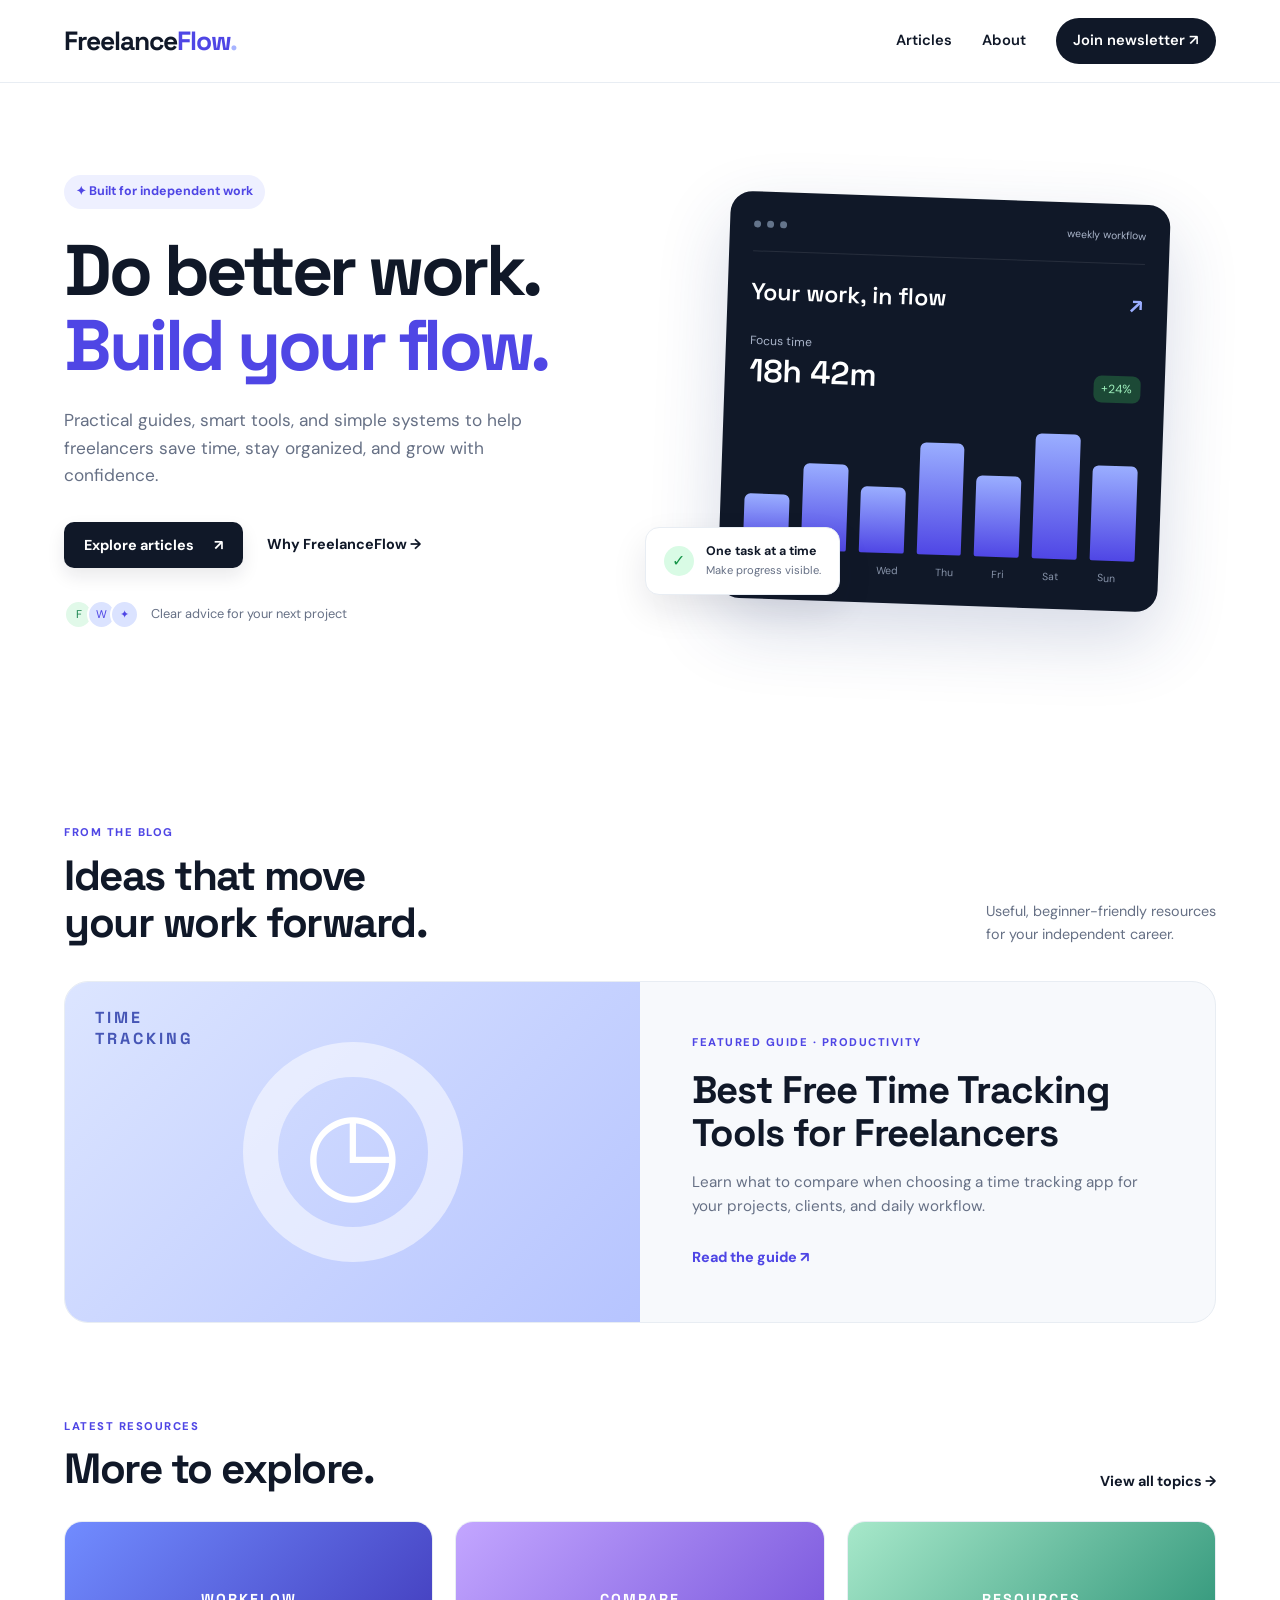
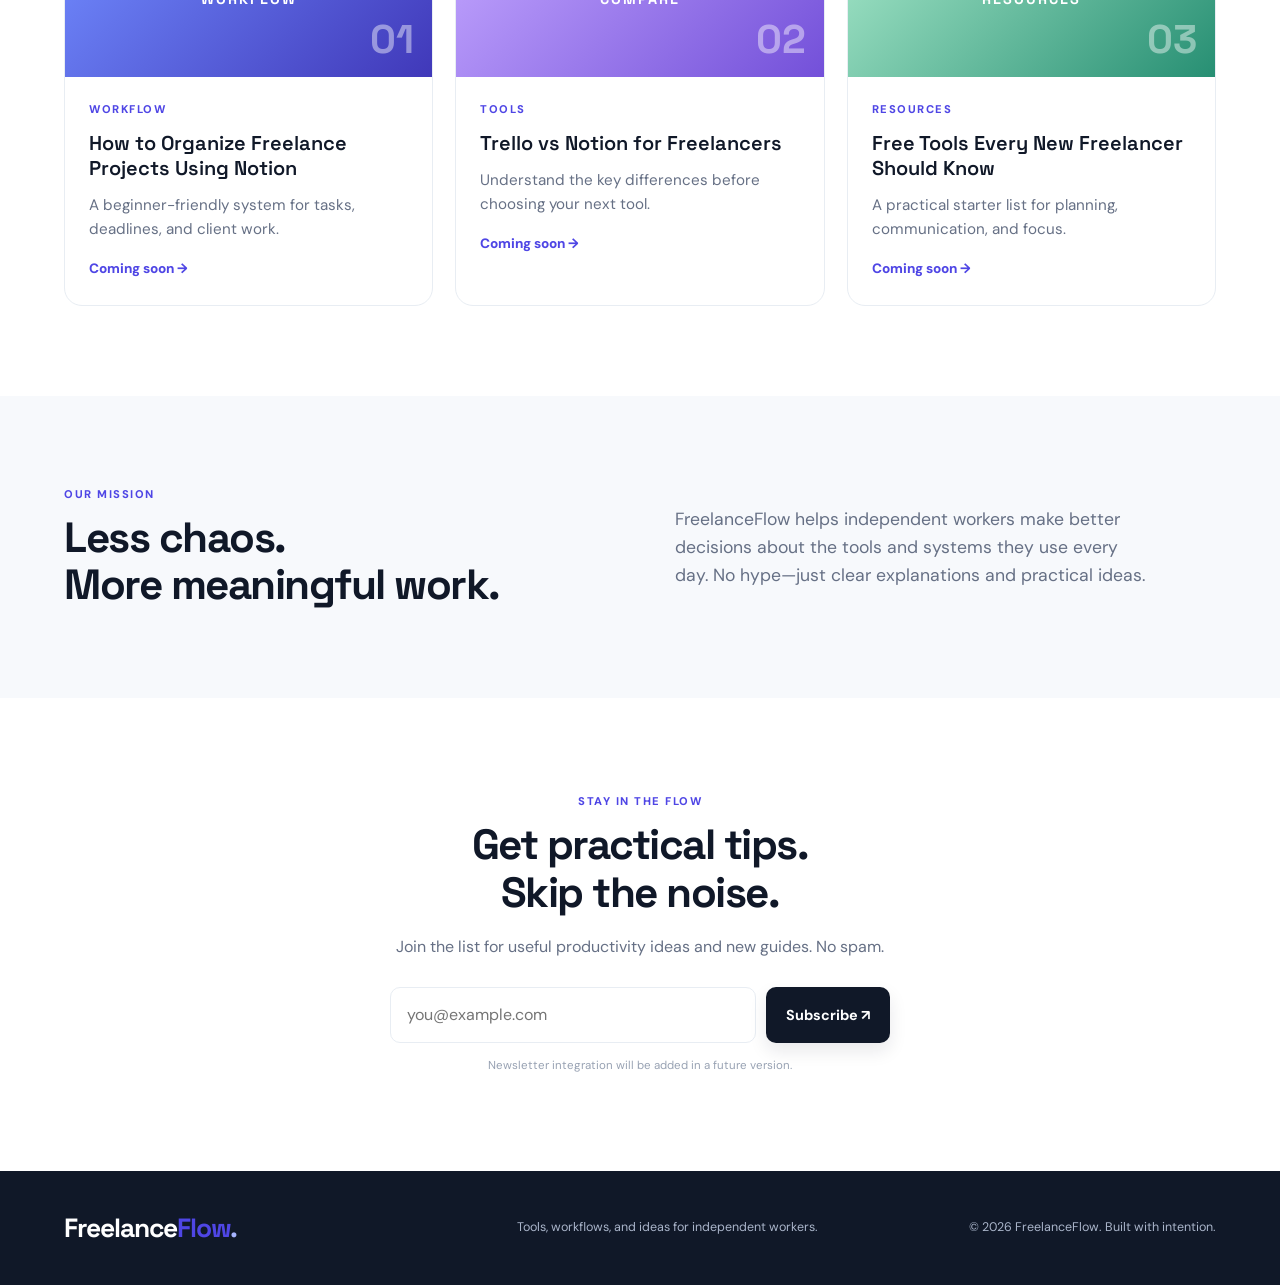
==== index.html @ b9b372b9 "Add files via upload" ====
<!DOCTYPE html>
<html lang="en">
<head>
<meta charset="UTF-8"><meta name="viewport" content="width=device-width, initial-scale=1.0">
<meta name="description" content="FreelanceFlow — practical tools, workflows, and productivity guides for modern freelancers.">
<title>FreelanceFlow | Work smarter, freelance better</title><link rel="stylesheet" href="style.css">
</head>
<body>
<header class="header"><div class="container nav"><a class="logo" href="index.html">Freelance<span>Flow</span><b>.</b></a><nav><a href="#articles">Articles</a><a href="#about">About</a><a class="nav-cta" href="#newsletter">Join newsletter ↗</a></nav></div></header>
<main>
<section class="hero container"><div class="hero-copy"><div class="pill">✦ Built for independent work</div><h1>Do better work.<br><span>Build your flow.</span></h1><p>Practical guides, smart tools, and simple systems to help freelancers save time, stay organized, and grow with confidence.</p><div class="actions"><a class="btn primary" href="#articles">Explore articles <span>↗</span></a><a class="text-link" href="#about">Why FreelanceFlow <span>→</span></a></div><div class="trust"><span class="avatars"><i>F</i><i>W</i><i>✦</i></span><span>Clear advice for your next project</span></div></div><div class="hero-visual"><div class="glow"></div><div class="dashboard"><div class="dash-top"><span class="dot"></span><span class="dot"></span><span class="dot"></span><small>weekly workflow</small></div><div class="dash-title">Your work, in flow <span>↗</span></div><div class="metric"><div><small>Focus time</small><strong>18h 42m</strong></div><div class="trend">+24%</div></div><div class="bars"><span style="height:42%"></span><span style="height:67%"></span><span style="height:51%"></span><span style="height:86%"></span><span style="height:62%"></span><span style="height:96%"></span><span style="height:73%"></span></div><div class="dash-bottom"><span>Mon</span><span>Tue</span><span>Wed</span><span>Thu</span><span>Fri</span><span>Sat</span><span>Sun</span></div></div><div class="floating-card"><span>✓</span><div><b>One task at a time</b><small>Make progress visible.</small></div></div></div></section>
<section class="section container" id="articles"><div class="section-head"><div><div class="eyebrow">FROM THE BLOG</div><h2>Ideas that move<br>your work forward.</h2></div><p>Useful, beginner-friendly resources<br>for your independent career.</p></div><div class="featured"><div class="feature-art"><span>TIME<br>TRACKING</span><div class="art-ring"></div><div class="art-clock">◷</div></div><div class="feature-copy"><div class="tag">FEATURED GUIDE · PRODUCTIVITY</div><h3>Best Free Time Tracking Tools for Freelancers</h3><p>Learn what to compare when choosing a time tracking app for your projects, clients, and daily workflow.</p><a class="read-link" href="article.html">Read the guide <span>↗</span></a></div></div><div class="section-head compact"><div><div class="eyebrow">LATEST RESOURCES</div><h2>More to explore.</h2></div><a class="text-link" href="#articles">View all topics →</a></div><div class="cards"><article class="post"><div class="post-art blue"><span>WORKFLOW</span><b>01</b></div><div class="post-body"><div class="tag">WORKFLOW</div><h3>How to Organize Freelance Projects Using Notion</h3><p>A beginner-friendly system for tasks, deadlines, and client work.</p><a href="#">Coming soon →</a></div></article><article class="post"><div class="post-art purple"><span>COMPARE</span><b>02</b></div><div class="post-body"><div class="tag">TOOLS</div><h3>Trello vs Notion for Freelancers</h3><p>Understand the key differences before choosing your next tool.</p><a href="#">Coming soon →</a></div></article><article class="post"><div class="post-art green"><span>RESOURCES</span><b>03</b></div><div class="post-body"><div class="tag">RESOURCES</div><h3>Free Tools Every New Freelancer Should Know</h3><p>A practical starter list for planning, communication, and focus.</p><a href="#">Coming soon →</a></div></article></div></section>
<section class="about" id="about"><div class="container about-grid"><div><div class="eyebrow">OUR MISSION</div><h2>Less chaos.<br>More meaningful work.</h2></div><p>FreelanceFlow helps independent workers make better decisions about the tools and systems they use every day. No hype—just clear explanations and practical ideas.</p></div></section>
<section class="newsletter container" id="newsletter"><div class="newsletter-inner"><div class="eyebrow">STAY IN THE FLOW</div><h2>Get practical tips.<br>Skip the noise.</h2><p>Join the list for useful productivity ideas and new guides. No spam.</p><form onsubmit="event.preventDefault(); alert('Thanks! Newsletter signup will be connected soon.');"><input type="email" required placeholder="you@example.com" aria-label="Email address"><button class="btn primary" type="submit">Subscribe ↗</button></form><small>Newsletter integration will be added in a future version.</small></div></section>
</main><footer class="footer"><div class="container footer-grid"><a class="logo light" href="index.html">Freelance<span>Flow</span><b>.</b></a><p>Tools, workflows, and ideas for independent workers.</p><small>© 2026 FreelanceFlow. Built with intention.</small></div></footer>
</body></html>
---- style.css ----
@import url('https://fonts.googleapis.com/css2?family=DM+Sans:wght@400;500;600;700&family=Space+Grotesk:wght@500;600;700&display=swap');
:root{--ink:#101828;--muted:#667085;--line:#e8edf3;--bg:#f7f9fc;--blue:#4f46e5;--cyan:#6d8cff;--white:#fff;--green:#b8f5d0}*{box-sizing:border-box;margin:0;padding:0}html{scroll-behavior:smooth}body{font-family:'DM Sans',sans-serif;color:var(--ink);background:#fff;line-height:1.6}a{text-decoration:none;color:inherit}.container{width:min(1160px,90%);margin:auto}.header{position:sticky;top:0;z-index:10;background:rgba(255,255,255,.9);backdrop-filter:blur(16px);border-bottom:1px solid var(--line)}.nav{height:82px;display:flex;align-items:center;justify-content:space-between;gap:24px}.logo{font:700 1.65rem 'Space Grotesk';letter-spacing:-1px}.logo span{color:var(--blue)}.logo b{color:#a7b4ff}nav{display:flex;align-items:center;gap:30px;font-size:.92rem;font-weight:600}nav a:not(.nav-cta):hover{color:var(--blue)}.nav-cta{background:var(--ink);color:white;padding:11px 17px;border-radius:999px}.hero{display:grid;grid-template-columns:1fr 1fr;gap:65px;align-items:center;padding:92px 0 105px}.pill{display:inline-flex;background:#eef0ff;color:var(--blue);font-size:.78rem;font-weight:700;border-radius:999px;padding:7px 12px;margin-bottom:24px}.hero h1{font:700 clamp(3rem,5.6vw,5.3rem)/1.04 'Space Grotesk';letter-spacing:-3.5px;margin-bottom:25px}.hero h1 span{color:var(--blue)}.hero-copy>p{color:var(--muted);font-size:1.08rem;max-width:500px}.actions{display:flex;align-items:center;gap:24px;margin:32px 0}.btn{display:inline-flex;align-items:center;justify-content:center;gap:20px;border:0;cursor:pointer;font:700 .9rem 'DM Sans';padding:14px 20px;border-radius:10px}.primary{background:var(--ink);color:white;box-shadow:0 8px 18px #10182818}.primary:hover{transform:translateY(-2px);background:var(--blue)}.text-link{font-weight:700;font-size:.9rem}.text-link:hover,.read-link:hover{color:var(--blue)}.trust{display:flex;align-items:center;gap:12px;color:var(--muted);font-size:.8rem}.avatars{display:flex}.avatars i{display:grid;place-items:center;width:29px;height:29px;border:2px solid white;border-radius:50%;background:#dbe3ff;color:var(--blue);font-style:normal;font-size:.7rem;margin-left:-6px}.avatars i:first-child{margin-left:0;background:#e1f9e9;color:#17834d}.hero-visual{position:relative;min-height:410px;display:grid;place-items:center}.glow{position:absolute;inset:10% -5%;background:radial-gradient(circle,#e4e8ff,transparent 68%)}.dashboard{position:relative;width:min(100%,440px);background:#101828;color:white;border-radius:22px;padding:24px;box-shadow:0 28px 70px #263c7930;transform:rotate(2deg)}.dash-top{display:flex;gap:6px;align-items:center;border-bottom:1px solid #ffffff18;padding-bottom:18px}.dot{width:7px;height:7px;border-radius:50%;background:#64748b}.dash-top small{margin-left:auto;color:#aab5ca;font-size:.65rem}.dash-title{font:600 1.45rem 'Space Grotesk';margin:25px 0}.dash-title span{float:right;color:#9caeff}.metric{display:flex;justify-content:space-between;align-items:end}.metric small{display:block;color:#aab5ca;font-size:.75rem}.metric strong{font:600 2rem 'Space Grotesk'}.trend{color:#9ff0bd;background:#1c4936;padding:4px 8px;border-radius:8px;font-size:.75rem}.bars{height:130px;display:flex;align-items:end;justify-content:space-around;gap:13px;margin:28px 0 10px}.bars span{display:block;flex:1;border-radius:6px 6px 2px 2px;background:linear-gradient(#9aaeff,#4f46e5)}.dash-bottom{display:flex;justify-content:space-around;color:#8995ab;font-size:.65rem}.floating-card{position:absolute;bottom:12px;left:-28px;display:flex;align-items:center;gap:12px;background:white;padding:14px 18px;border:1px solid var(--line);border-radius:14px;box-shadow:0 15px 35px #10182818}.floating-card>span{display:grid;place-items:center;background:#d9fbe5;color:#159447;border-radius:50%;width:30px;height:30px}.floating-card b,.floating-card small{display:block}.floating-card b{font-size:.78rem}.floating-card small{color:var(--muted);font-size:.7rem}.section{padding:90px 0}.section-head{display:flex;justify-content:space-between;align-items:end;gap:30px;margin-bottom:34px}.eyebrow,.tag{color:var(--blue);font-size:.7rem;font-weight:800;letter-spacing:1.5px}.section h2,.about h2,.newsletter h2{font:700 clamp(2rem,3.3vw,3rem)/1.12 'Space Grotesk';letter-spacing:-1.5px;margin-top:10px}.section-head>p{color:var(--muted);font-size:.9rem}.featured{display:grid;grid-template-columns:1fr 1fr;border:1px solid var(--line);border-radius:24px;overflow:hidden;background:var(--bg);margin-bottom:95px}.feature-art{min-height:340px;position:relative;display:grid;place-items:center;background:linear-gradient(135deg,#dce5ff,#b6c4ff);overflow:hidden}.feature-art>span{position:absolute;left:30px;top:25px;font:700 1rem 'Space Grotesk';letter-spacing:3px;color:#4656b6}.art-ring{width:220px;height:220px;border:35px solid #fff8;border-radius:50%;position:absolute}.art-clock{font-size:7rem;color:#fff;z-index:1}.feature-copy{padding:52px;display:flex;flex-direction:column;align-items:flex-start;justify-content:center}.feature-copy h3{font:700 clamp(1.8rem,3vw,2.6rem)/1.12 'Space Grotesk';letter-spacing:-1px;margin:16px 0}.feature-copy p,.post-body p{color:var(--muted);font-size:.95rem}.read-link{color:var(--blue);font-weight:800;font-size:.9rem;margin-top:28px}.compact{margin-bottom:28px}.cards{display:grid;grid-template-columns:repeat(3,1fr);gap:22px}.post{border:1px solid var(--line);border-radius:18px;overflow:hidden;transition:.25s;background:#fff}.post:hover{transform:translateY(-5px);box-shadow:0 15px 35px #10182812}.post-art{height:155px;position:relative;display:flex;align-items:center;justify-content:center;overflow:hidden}.post-art span{font:700 .9rem 'Space Grotesk';letter-spacing:2px;color:#fff}.post-art b{position:absolute;right:18px;bottom:12px;color:#ffffff70;font:700 2.5rem 'Space Grotesk'}.blue{background:linear-gradient(135deg,#718cff,#4038b9)}.purple{background:linear-gradient(135deg,#c3a6ff,#7350d9)}.green{background:linear-gradient(135deg,#a7e8ca,#278f73)}.post-body{padding:24px}.post-body h3{font:600 1.25rem/1.25 'Space Grotesk';margin:12px 0}.post-body a{display:inline-block;color:var(--blue);font-size:.85rem;font-weight:800;margin-top:17px}.about{background:var(--bg);padding:90px 0}.about-grid{display:grid;grid-template-columns:1fr 1fr;gap:70px;align-items:center}.about-grid>p{color:var(--muted);font-size:1.1rem;max-width:480px}.newsletter{padding:95px 0;text-align:center}.newsletter-inner{max-width:650px;margin:auto}.newsletter h2{margin-bottom:18px}.newsletter p{color:var(--muted);margin-bottom:28px}.newsletter form{display:flex;gap:10px;max-width:500px;margin:auto}.newsletter input{flex:1;min-width:0;border:1px solid var(--line);border-radius:10px;padding:14px 16px;font:inherit;outline:none}.newsletter input:focus{border-color:var(--blue)}.newsletter small{display:block;color:#98a2b3;font-size:.72rem;margin-top:14px}.footer{background:var(--ink);color:#aab5ca;padding:40px 0}.footer-grid{display:grid;grid-template-columns:1fr 1fr auto;gap:25px;align-items:center}.logo.light{color:white}.footer p,.footer small{font-size:.78rem}.footer small{text-align:right}@media(max-width:850px){.hero{grid-template-columns:1fr;gap:35px;padding:65px 0}.hero h1{letter-spacing:-2px}.hero-visual{min-height:360px}.section-head,.about-grid{display:block}.section-head>p{margin-top:15px}.featured{grid-template-columns:1fr}.feature-art{min-height:240px}.feature-copy{padding:32px}.cards{grid-template-columns:1fr}.about-grid>p{margin-top:25px}.footer-grid{grid-template-columns:1fr}.footer small{text-align:left}}@media(max-width:520px){nav{gap:12px}nav a:not(.nav-cta){display:none}.nav-cta{font-size:.75rem;padding:9px 12px}.hero h1{font-size:3rem}.actions{align-items:flex-start;flex-direction:column;gap:16px}.dashboard{padding:18px}.floating-card{left:-5px}.newsletter form{flex-direction:column}}
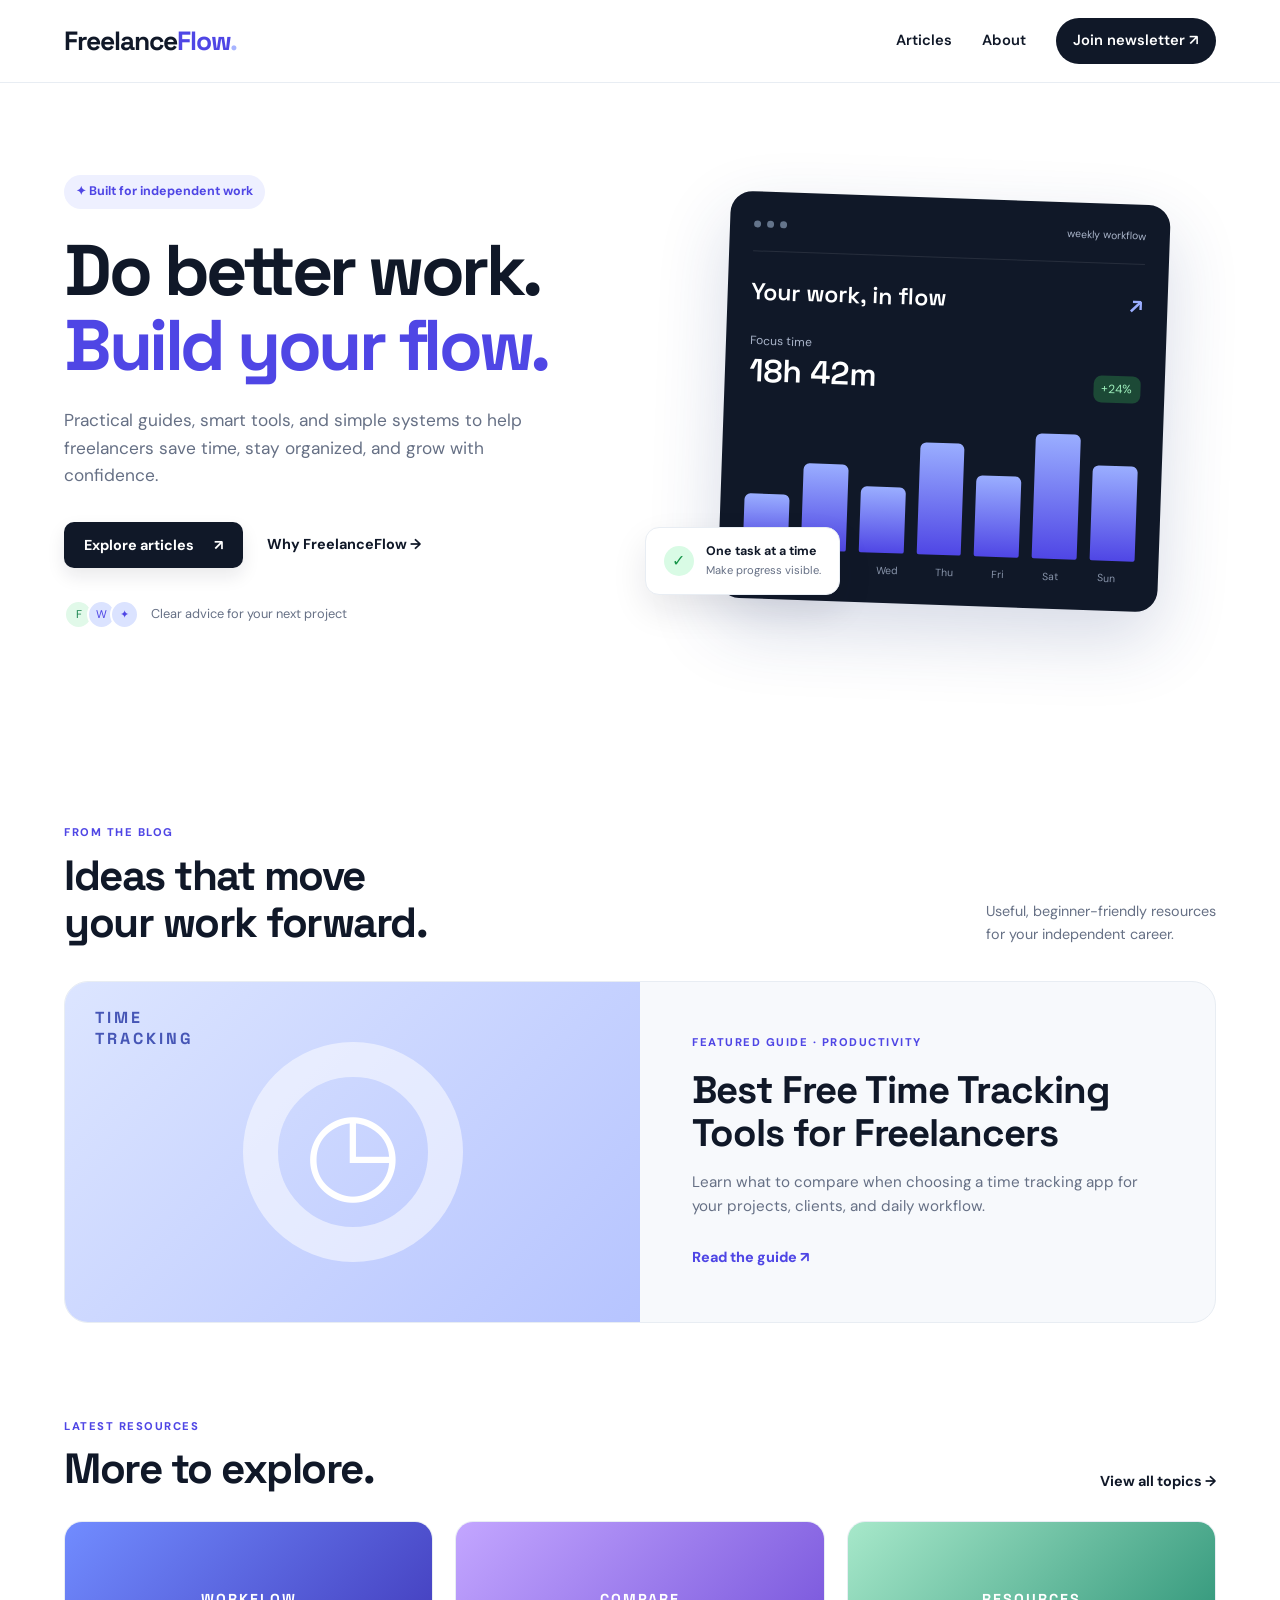
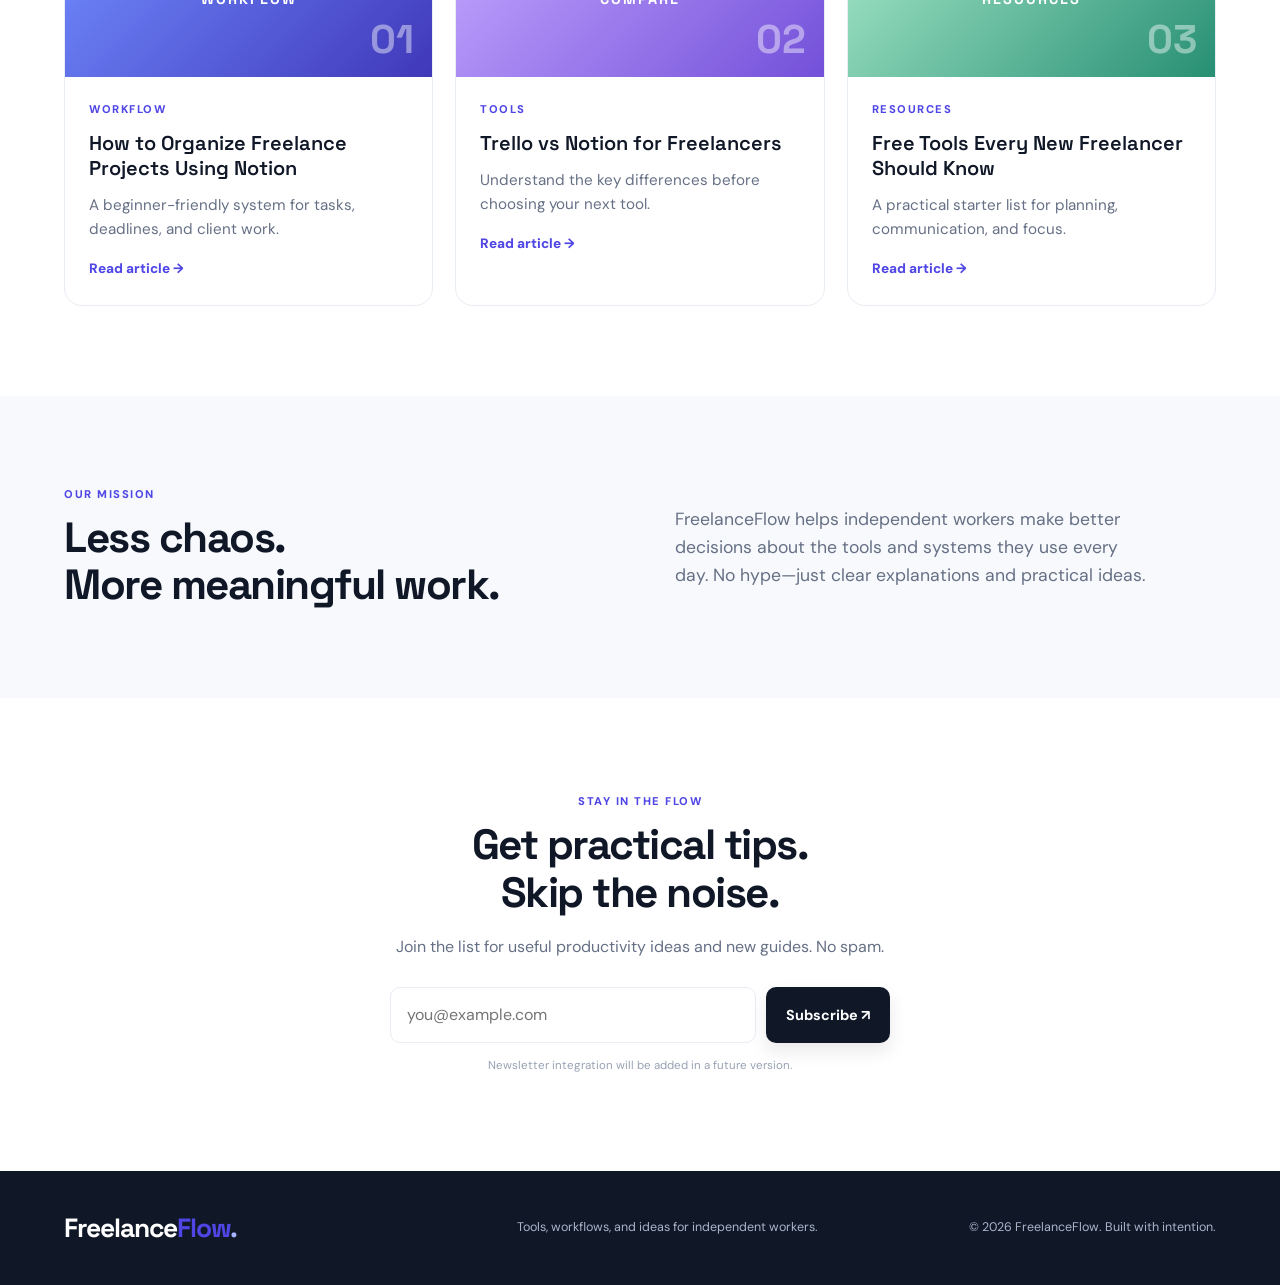
==== commit af9c29e9: "Add files via upload" ====
--- a/index.html
+++ b/index.html
@@ -9,7 +9,7 @@
 <header class="header"><div class="container nav"><a class="logo" href="index.html">Freelance<span>Flow</span><b>.</b></a><nav><a href="#articles">Articles</a><a href="#about">About</a><a class="nav-cta" href="#newsletter">Join newsletter ↗</a></nav></div></header>
 <main>
 <section class="hero container"><div class="hero-copy"><div class="pill">✦ Built for independent work</div><h1>Do better work.<br><span>Build your flow.</span></h1><p>Practical guides, smart tools, and simple systems to help freelancers save time, stay organized, and grow with confidence.</p><div class="actions"><a class="btn primary" href="#articles">Explore articles <span>↗</span></a><a class="text-link" href="#about">Why FreelanceFlow <span>→</span></a></div><div class="trust"><span class="avatars"><i>F</i><i>W</i><i>✦</i></span><span>Clear advice for your next project</span></div></div><div class="hero-visual"><div class="glow"></div><div class="dashboard"><div class="dash-top"><span class="dot"></span><span class="dot"></span><span class="dot"></span><small>weekly workflow</small></div><div class="dash-title">Your work, in flow <span>↗</span></div><div class="metric"><div><small>Focus time</small><strong>18h 42m</strong></div><div class="trend">+24%</div></div><div class="bars"><span style="height:42%"></span><span style="height:67%"></span><span style="height:51%"></span><span style="height:86%"></span><span style="height:62%"></span><span style="height:96%"></span><span style="height:73%"></span></div><div class="dash-bottom"><span>Mon</span><span>Tue</span><span>Wed</span><span>Thu</span><span>Fri</span><span>Sat</span><span>Sun</span></div></div><div class="floating-card"><span>✓</span><div><b>One task at a time</b><small>Make progress visible.</small></div></div></div></section>
-<section class="section container" id="articles"><div class="section-head"><div><div class="eyebrow">FROM THE BLOG</div><h2>Ideas that move<br>your work forward.</h2></div><p>Useful, beginner-friendly resources<br>for your independent career.</p></div><div class="featured"><div class="feature-art"><span>TIME<br>TRACKING</span><div class="art-ring"></div><div class="art-clock">◷</div></div><div class="feature-copy"><div class="tag">FEATURED GUIDE · PRODUCTIVITY</div><h3>Best Free Time Tracking Tools for Freelancers</h3><p>Learn what to compare when choosing a time tracking app for your projects, clients, and daily workflow.</p><a class="read-link" href="article.html">Read the guide <span>↗</span></a></div></div><div class="section-head compact"><div><div class="eyebrow">LATEST RESOURCES</div><h2>More to explore.</h2></div><a class="text-link" href="#articles">View all topics →</a></div><div class="cards"><article class="post"><div class="post-art blue"><span>WORKFLOW</span><b>01</b></div><div class="post-body"><div class="tag">WORKFLOW</div><h3>How to Organize Freelance Projects Using Notion</h3><p>A beginner-friendly system for tasks, deadlines, and client work.</p><a href="#">Coming soon →</a></div></article><article class="post"><div class="post-art purple"><span>COMPARE</span><b>02</b></div><div class="post-body"><div class="tag">TOOLS</div><h3>Trello vs Notion for Freelancers</h3><p>Understand the key differences before choosing your next tool.</p><a href="#">Coming soon →</a></div></article><article class="post"><div class="post-art green"><span>RESOURCES</span><b>03</b></div><div class="post-body"><div class="tag">RESOURCES</div><h3>Free Tools Every New Freelancer Should Know</h3><p>A practical starter list for planning, communication, and focus.</p><a href="#">Coming soon →</a></div></article></div></section>
+<section class="section container" id="articles"><div class="section-head"><div><div class="eyebrow">FROM THE BLOG</div><h2>Ideas that move<br>your work forward.</h2></div><p>Useful, beginner-friendly resources<br>for your independent career.</p></div><div class="featured"><div class="feature-art"><span>TIME<br>TRACKING</span><div class="art-ring"></div><div class="art-clock">◷</div></div><div class="feature-copy"><div class="tag">FEATURED GUIDE · PRODUCTIVITY</div><h3>Best Free Time Tracking Tools for Freelancers</h3><p>Learn what to compare when choosing a time tracking app for your projects, clients, and daily workflow.</p><a class="read-link" href="article.html">Read the guide <span>↗</span></a></div></div><div class="section-head compact"><div><div class="eyebrow">LATEST RESOURCES</div><h2>More to explore.</h2></div><a class="text-link" href="#articles">View all topics →</a></div><div class="cards"><article class="post"><div class="post-art blue"><span>WORKFLOW</span><b>01</b></div><div class="post-body"><div class="tag">WORKFLOW</div><h3>How to Organize Freelance Projects Using Notion</h3><p>A beginner-friendly system for tasks, deadlines, and client work.</p><a href="notion-freelance-projects.html">Read article →</a></div></article><article class="post"><div class="post-art purple"><span>COMPARE</span><b>02</b></div><div class="post-body"><div class="tag">TOOLS</div><h3>Trello vs Notion for Freelancers</h3><p>Understand the key differences before choosing your next tool.</p><a href="trello-vs-notion.html">Read article →</a></div></article><article class="post"><div class="post-art green"><span>RESOURCES</span><b>03</b></div><div class="post-body"><div class="tag">RESOURCES</div><h3>Free Tools Every New Freelancer Should Know</h3><p>A practical starter list for planning, communication, and focus.</p><a href="free-invoice-tools.html">Read article →</a></div></article></div></section>
 <section class="about" id="about"><div class="container about-grid"><div><div class="eyebrow">OUR MISSION</div><h2>Less chaos.<br>More meaningful work.</h2></div><p>FreelanceFlow helps independent workers make better decisions about the tools and systems they use every day. No hype—just clear explanations and practical ideas.</p></div></section>
 <section class="newsletter container" id="newsletter"><div class="newsletter-inner"><div class="eyebrow">STAY IN THE FLOW</div><h2>Get practical tips.<br>Skip the noise.</h2><p>Join the list for useful productivity ideas and new guides. No spam.</p><form onsubmit="event.preventDefault(); alert('Thanks! Newsletter signup will be connected soon.');"><input type="email" required placeholder="you@example.com" aria-label="Email address"><button class="btn primary" type="submit">Subscribe ↗</button></form><small>Newsletter integration will be added in a future version.</small></div></section>
 </main><footer class="footer"><div class="container footer-grid"><a class="logo light" href="index.html">Freelance<span>Flow</span><b>.</b></a><p>Tools, workflows, and ideas for independent workers.</p><small>© 2026 FreelanceFlow. Built with intention.</small></div></footer>
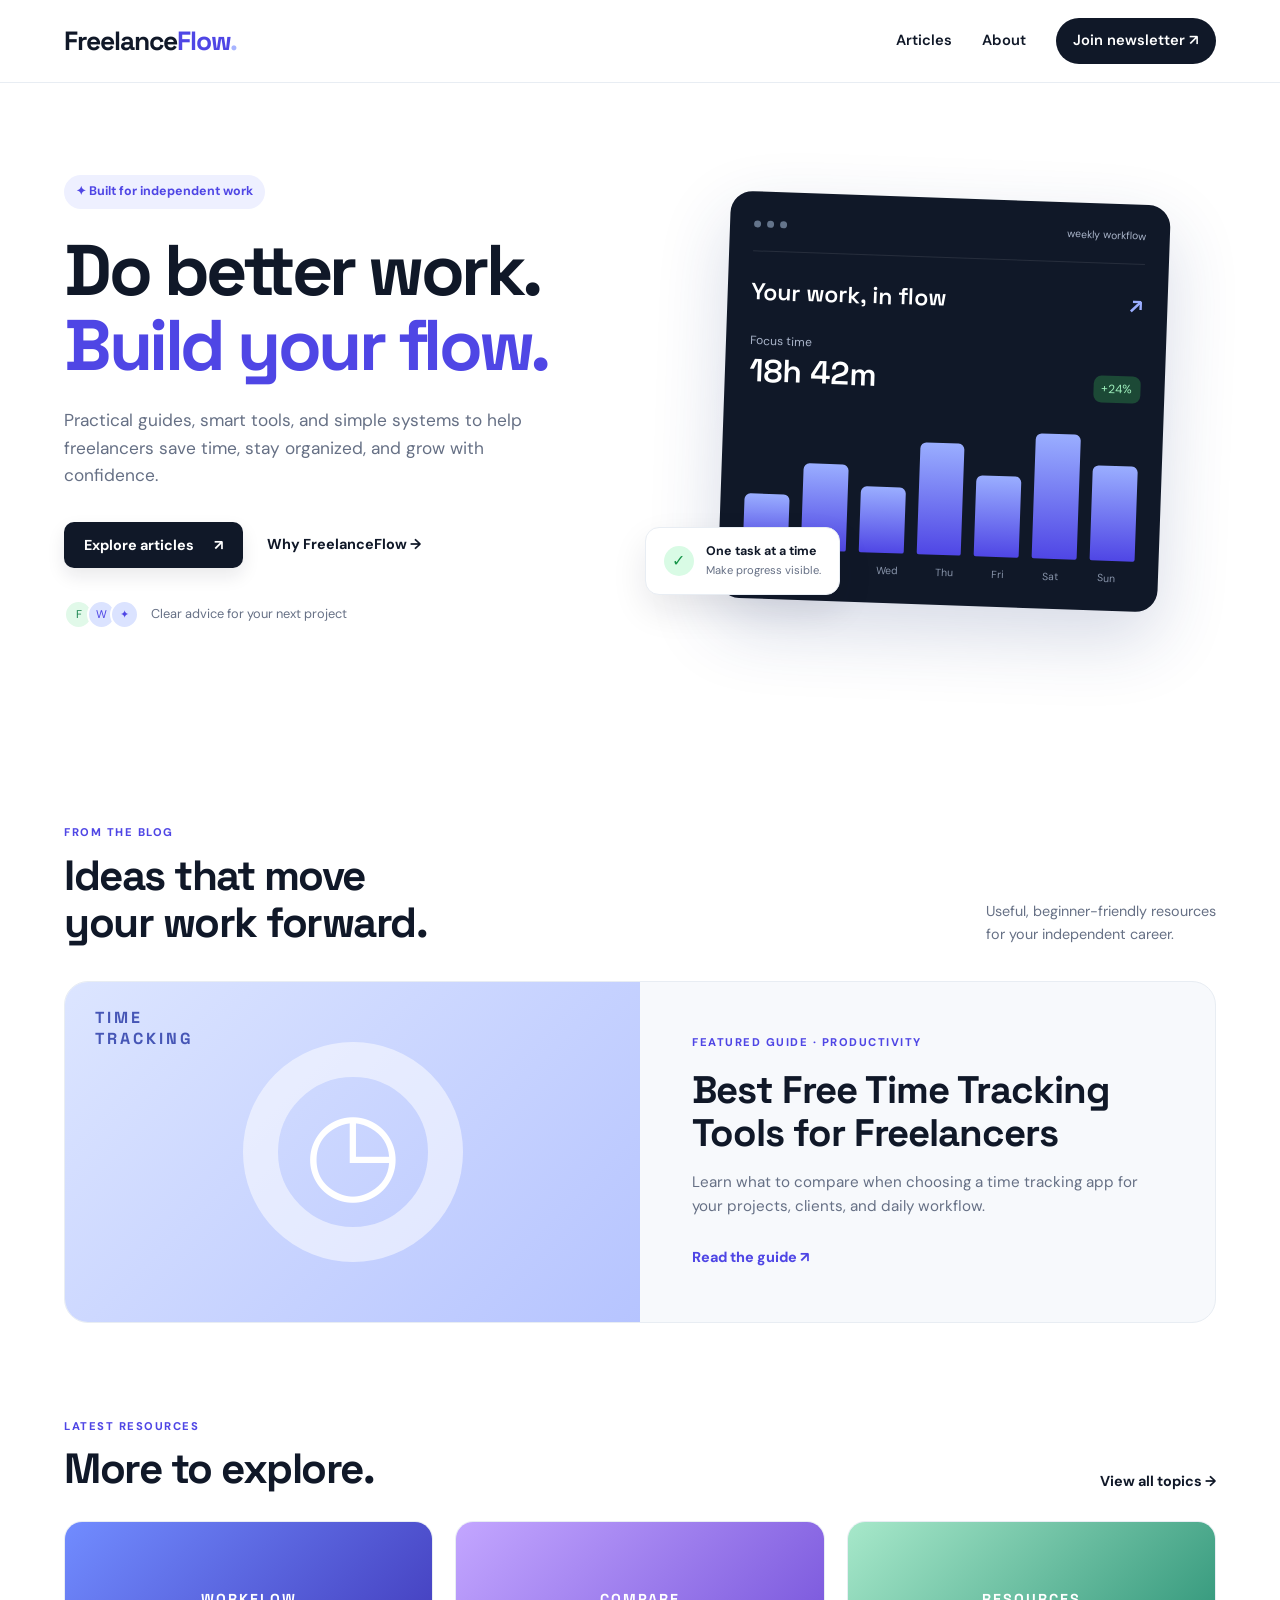
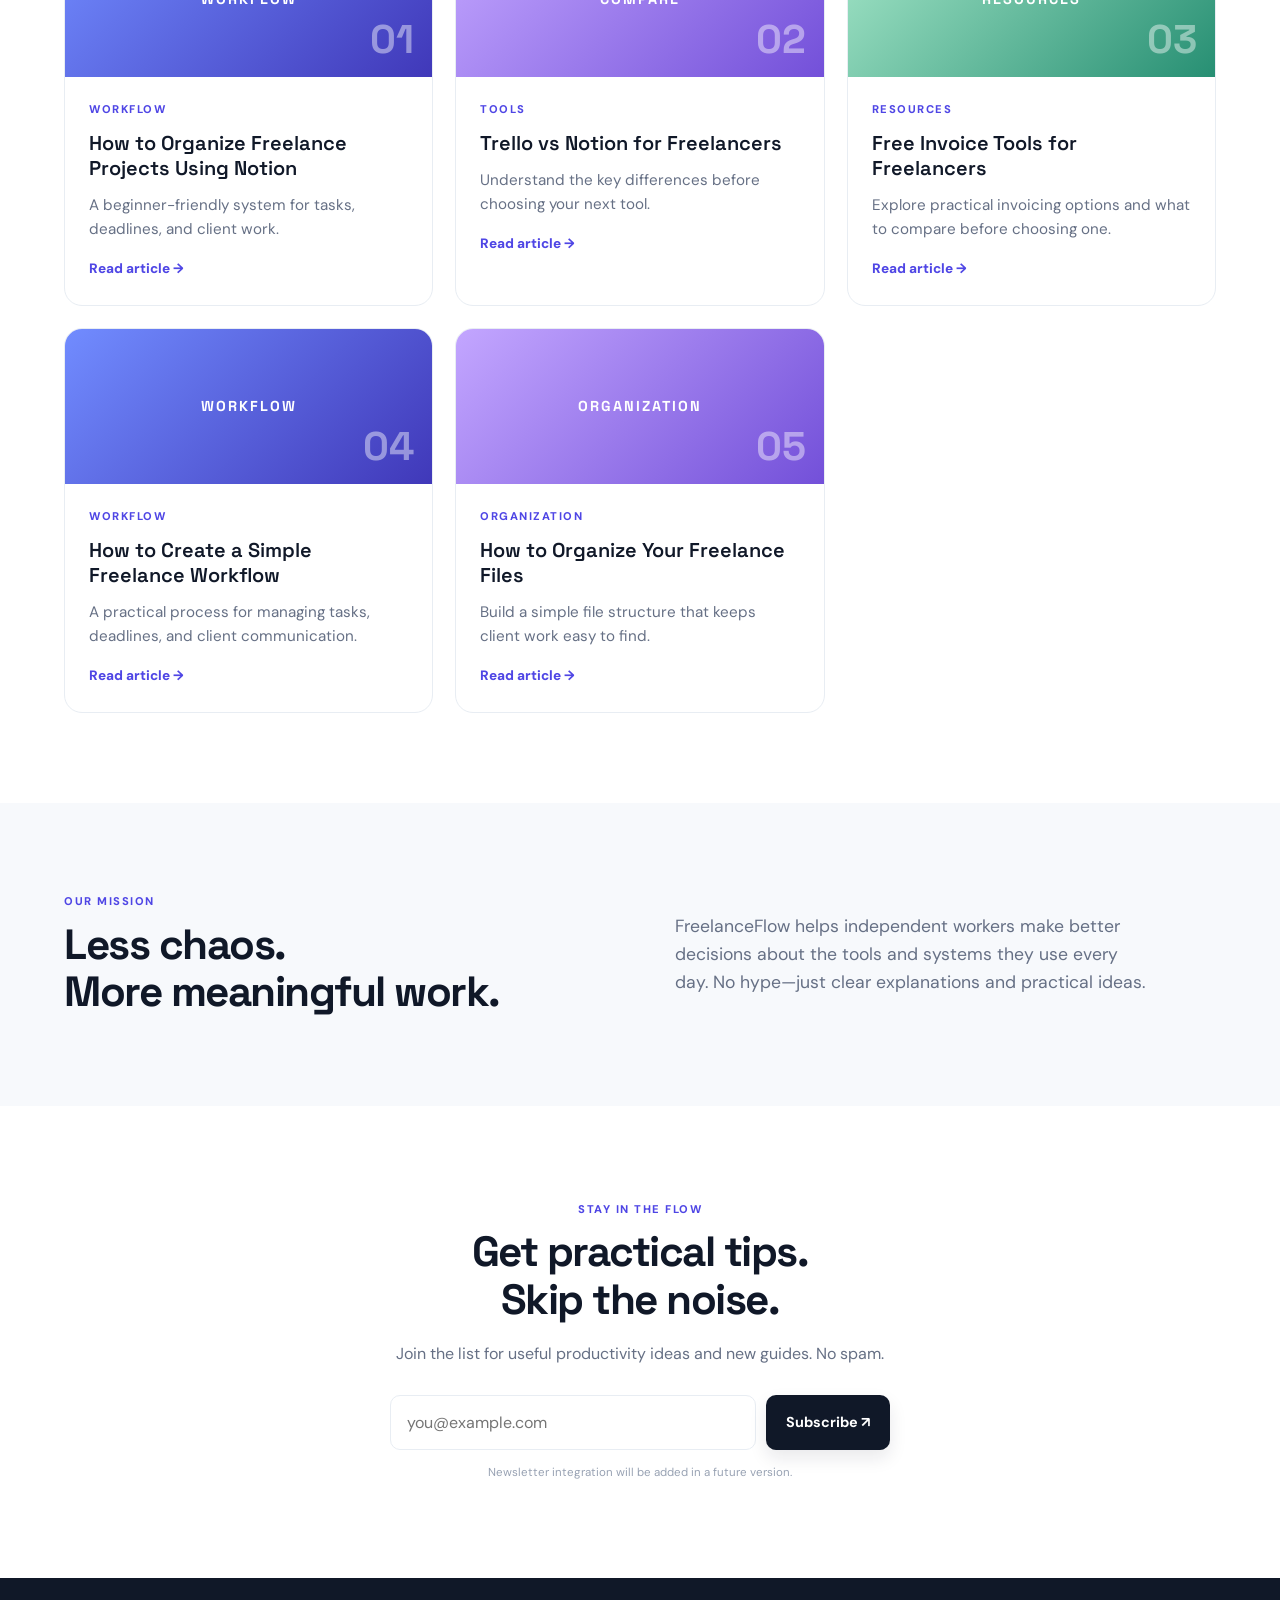
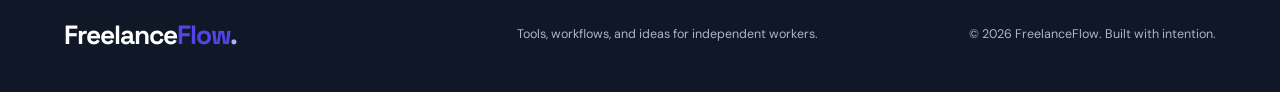
==== commit 47fd9947: "Add files via upload" ====
--- a/index.html
+++ b/index.html
@@ -9,7 +9,7 @@
 <header class="header"><div class="container nav"><a class="logo" href="index.html">Freelance<span>Flow</span><b>.</b></a><nav><a href="#articles">Articles</a><a href="#about">About</a><a class="nav-cta" href="#newsletter">Join newsletter ↗</a></nav></div></header>
 <main>
 <section class="hero container"><div class="hero-copy"><div class="pill">✦ Built for independent work</div><h1>Do better work.<br><span>Build your flow.</span></h1><p>Practical guides, smart tools, and simple systems to help freelancers save time, stay organized, and grow with confidence.</p><div class="actions"><a class="btn primary" href="#articles">Explore articles <span>↗</span></a><a class="text-link" href="#about">Why FreelanceFlow <span>→</span></a></div><div class="trust"><span class="avatars"><i>F</i><i>W</i><i>✦</i></span><span>Clear advice for your next project</span></div></div><div class="hero-visual"><div class="glow"></div><div class="dashboard"><div class="dash-top"><span class="dot"></span><span class="dot"></span><span class="dot"></span><small>weekly workflow</small></div><div class="dash-title">Your work, in flow <span>↗</span></div><div class="metric"><div><small>Focus time</small><strong>18h 42m</strong></div><div class="trend">+24%</div></div><div class="bars"><span style="height:42%"></span><span style="height:67%"></span><span style="height:51%"></span><span style="height:86%"></span><span style="height:62%"></span><span style="height:96%"></span><span style="height:73%"></span></div><div class="dash-bottom"><span>Mon</span><span>Tue</span><span>Wed</span><span>Thu</span><span>Fri</span><span>Sat</span><span>Sun</span></div></div><div class="floating-card"><span>✓</span><div><b>One task at a time</b><small>Make progress visible.</small></div></div></div></section>
-<section class="section container" id="articles"><div class="section-head"><div><div class="eyebrow">FROM THE BLOG</div><h2>Ideas that move<br>your work forward.</h2></div><p>Useful, beginner-friendly resources<br>for your independent career.</p></div><div class="featured"><div class="feature-art"><span>TIME<br>TRACKING</span><div class="art-ring"></div><div class="art-clock">◷</div></div><div class="feature-copy"><div class="tag">FEATURED GUIDE · PRODUCTIVITY</div><h3>Best Free Time Tracking Tools for Freelancers</h3><p>Learn what to compare when choosing a time tracking app for your projects, clients, and daily workflow.</p><a class="read-link" href="article.html">Read the guide <span>↗</span></a></div></div><div class="section-head compact"><div><div class="eyebrow">LATEST RESOURCES</div><h2>More to explore.</h2></div><a class="text-link" href="#articles">View all topics →</a></div><div class="cards"><article class="post"><div class="post-art blue"><span>WORKFLOW</span><b>01</b></div><div class="post-body"><div class="tag">WORKFLOW</div><h3>How to Organize Freelance Projects Using Notion</h3><p>A beginner-friendly system for tasks, deadlines, and client work.</p><a href="notion-freelance-projects.html">Read article →</a></div></article><article class="post"><div class="post-art purple"><span>COMPARE</span><b>02</b></div><div class="post-body"><div class="tag">TOOLS</div><h3>Trello vs Notion for Freelancers</h3><p>Understand the key differences before choosing your next tool.</p><a href="trello-vs-notion.html">Read article →</a></div></article><article class="post"><div class="post-art green"><span>RESOURCES</span><b>03</b></div><div class="post-body"><div class="tag">RESOURCES</div><h3>Free Tools Every New Freelancer Should Know</h3><p>A practical starter list for planning, communication, and focus.</p><a href="free-invoice-tools.html">Read article →</a></div></article></div></section>
+<section class="section container" id="articles"><div class="section-head"><div><div class="eyebrow">FROM THE BLOG</div><h2>Ideas that move<br>your work forward.</h2></div><p>Useful, beginner-friendly resources<br>for your independent career.</p></div><div class="featured"><div class="feature-art"><span>TIME<br>TRACKING</span><div class="art-ring"></div><div class="art-clock">◷</div></div><div class="feature-copy"><div class="tag">FEATURED GUIDE · PRODUCTIVITY</div><h3>Best Free Time Tracking Tools for Freelancers</h3><p>Learn what to compare when choosing a time tracking app for your projects, clients, and daily workflow.</p><a class="read-link" href="article.html">Read the guide <span>↗</span></a></div></div><div class="section-head compact"><div><div class="eyebrow">LATEST RESOURCES</div><h2>More to explore.</h2></div><a class="text-link" href="#articles">View all topics →</a></div><div class="cards"><article class="post"><div class="post-art blue"><span>WORKFLOW</span><b>01</b></div><div class="post-body"><div class="tag">WORKFLOW</div><h3>How to Organize Freelance Projects Using Notion</h3><p>A beginner-friendly system for tasks, deadlines, and client work.</p><a href="notion-freelance-projects.html">Read article →</a></div></article><article class="post"><div class="post-art purple"><span>COMPARE</span><b>02</b></div><div class="post-body"><div class="tag">TOOLS</div><h3>Trello vs Notion for Freelancers</h3><p>Understand the key differences before choosing your next tool.</p><a href="trello-vs-notion.html">Read article →</a></div></article><article class="post"><div class="post-art green"><span>RESOURCES</span><b>03</b></div><div class="post-body"><div class="tag">RESOURCES</div><h3>Free Invoice Tools for Freelancers</h3><p>Explore practical invoicing options and what to compare before choosing one.</p><a href="free-invoice-tools.html">Read article →</a></div></article><article class="post"><div class="post-art blue"><span>WORKFLOW</span><b>04</b></div><div class="post-body"><div class="tag">WORKFLOW</div><h3>How to Create a Simple Freelance Workflow</h3><p>A practical process for managing tasks, deadlines, and client communication.</p><a href="freelance-workflow.html">Read article →</a></div></article><article class="post"><div class="post-art purple"><span>ORGANIZATION</span><b>05</b></div><div class="post-body"><div class="tag">ORGANIZATION</div><h3>How to Organize Your Freelance Files</h3><p>Build a simple file structure that keeps client work easy to find.</p><a href="freelance-file-organization.html">Read article →</a></div></article></div></section>
 <section class="about" id="about"><div class="container about-grid"><div><div class="eyebrow">OUR MISSION</div><h2>Less chaos.<br>More meaningful work.</h2></div><p>FreelanceFlow helps independent workers make better decisions about the tools and systems they use every day. No hype—just clear explanations and practical ideas.</p></div></section>
 <section class="newsletter container" id="newsletter"><div class="newsletter-inner"><div class="eyebrow">STAY IN THE FLOW</div><h2>Get practical tips.<br>Skip the noise.</h2><p>Join the list for useful productivity ideas and new guides. No spam.</p><form onsubmit="event.preventDefault(); alert('Thanks! Newsletter signup will be connected soon.');"><input type="email" required placeholder="you@example.com" aria-label="Email address"><button class="btn primary" type="submit">Subscribe ↗</button></form><small>Newsletter integration will be added in a future version.</small></div></section>
 </main><footer class="footer"><div class="container footer-grid"><a class="logo light" href="index.html">Freelance<span>Flow</span><b>.</b></a><p>Tools, workflows, and ideas for independent workers.</p><small>© 2026 FreelanceFlow. Built with intention.</small></div></footer>
